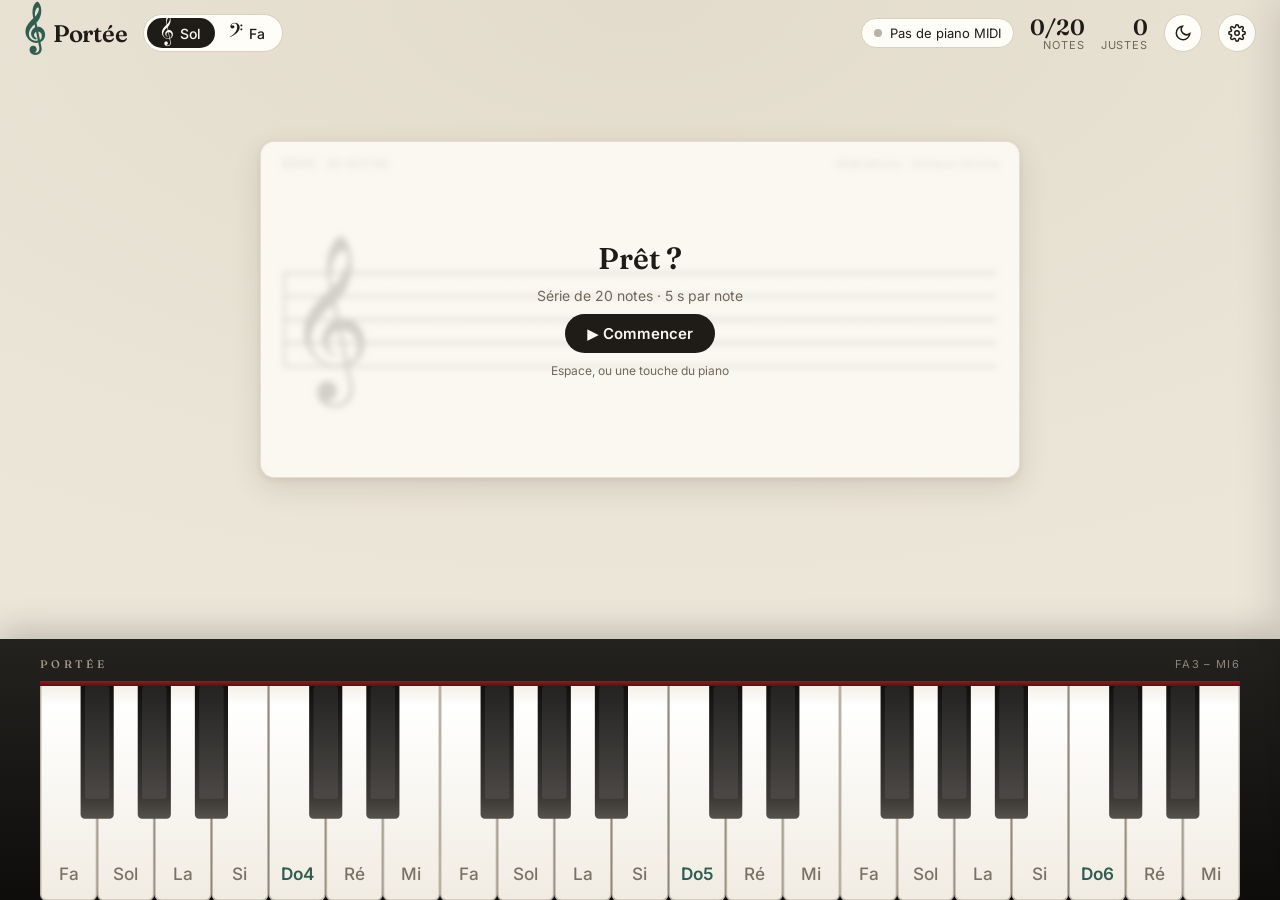
==== index.html @ e00e3d14 "Première version de Portée" ====
<!doctype html>
<html lang="fr">
<head>
<meta charset="utf-8">
<meta name="viewport" content="width=device-width, initial-scale=1, viewport-fit=cover">
<title>Portée</title>
<meta name="description" content="Entraînement à la lecture de notes, clé de sol et clé de fa, avec clavier et MIDI.">
<meta name="theme-color" content="#ece6d9">
<link rel="manifest" href="manifest.webmanifest">
<link rel="icon" href="icon.svg" type="image/svg+xml">
<link rel="preload" href="fonts/NotoMusic-music-4.woff2" as="font" type="font/woff2" crossorigin>
<link rel="stylesheet" href="css/fonts.css">
<link rel="stylesheet" href="css/style.css">
</head>
<body>

<header>
  <div class="brand"><span class="glyph">𝄞</span>Portée</div>
  <span class="seg" id="clefSeg">
    <button data-v="treble"><span class="g">𝄞</span>Sol</button>
    <button data-v="bass"><span class="g">𝄢</span>Fa</button>
  </span>
  <div class="spacer"></div>
  <span class="pill midi hide-sm" id="midiPill" hidden><span class="dot"></span><span class="txt"></span></span>
  <div class="stat"><span class="v" id="stat1v"></span><span class="l" id="stat1l"></span></div>
  <div class="stat"><span class="v" id="stat2v"></span><span class="l" id="stat2l"></span></div>
  <div class="lives" id="lives" title="Vies"></div>
  <button class="icon-btn" id="themeBtn" title="Thème clair / sombre" aria-label="Thème clair / sombre">
    <svg viewBox="0 0 24 24" fill="none" stroke="currentColor" stroke-width="2"><path d="M21 12.8A9 9 0 1 1 11.2 3a7 7 0 0 0 9.8 9.8z"/></svg>
  </button>
  <button class="icon-btn" id="gearBtn" title="Réglages" aria-label="Réglages">
    <svg viewBox="0 0 24 24" fill="none" stroke="currentColor" stroke-width="2"><circle cx="12" cy="12" r="3"/><path d="M19.4 15a1.7 1.7 0 0 0 .3 1.8l.1.1a2 2 0 1 1-2.8 2.8l-.1-.1a1.7 1.7 0 0 0-1.8-.3 1.7 1.7 0 0 0-1 1.5V21a2 2 0 1 1-4 0v-.1a1.7 1.7 0 0 0-1.1-1.5 1.7 1.7 0 0 0-1.8.3l-.1.1a2 2 0 1 1-2.8-2.8l.1-.1a1.7 1.7 0 0 0 .3-1.8 1.7 1.7 0 0 0-1.5-1H3a2 2 0 1 1 0-4h.1a1.7 1.7 0 0 0 1.5-1.1 1.7 1.7 0 0 0-.3-1.8l-.1-.1a2 2 0 1 1 2.8-2.8l.1.1a1.7 1.7 0 0 0 1.8.3H9a1.7 1.7 0 0 0 1-1.5V3a2 2 0 1 1 4 0v.1a1.7 1.7 0 0 0 1 1.5 1.7 1.7 0 0 0 1.8-.3l.1-.1a2 2 0 1 1 2.8 2.8l-.1.1a1.7 1.7 0 0 0-.3 1.8V9a1.7 1.7 0 0 0 1.5 1H21a2 2 0 1 1 0 4h-.1a1.7 1.7 0 0 0-1.5 1z"/></svg>
  </button>
</header>

<main>
  <div class="sheet">
    <div class="sheet-head"><span id="headMode"></span><span id="headTags"></span></div>
    <svg id="staff" aria-label="Portée"></svg>
    <div class="overlay" id="overlay"></div>
  </div>
  <div class="timer" id="timer"><i id="timerBar"></i></div>
  <div class="feedback" id="feedback" aria-live="polite"></div>
</main>

<section class="piano">
  <div class="piano-top"><span class="brandmark">PORTÉE</span><span id="rangeLbl"></span></div>
  <div class="keys-wrap" id="keysWrap">
    <div class="felt"></div>
    <svg class="keys" id="keys" aria-label="Clavier"></svg>
  </div>
</section>

<div class="scrim" id="scrim"></div>
<aside class="drawer" id="drawer" aria-label="Réglages">
  <h2>Réglages <button class="icon-btn" id="closeBtn" aria-label="Fermer">✕</button></h2>
  <div id="controls"></div>
  <div class="row"><div class="lbl">Entrée MIDI</div><div id="midiRow" class="hint-t"></div></div>
  <div class="row"><div class="lbl">Points faibles <span class="muted" id="statsClef"></span></div><div id="statsList"></div>
    <button class="link-btn" id="resetStats">Effacer les statistiques</button></div>
  <div class="row hint-t">Clavier d'ordinateur (mode 1 octave) : rangée du milieu pour les touches blanches, rangée du haut pour les noires. Espace : commencer.</div>
</aside>

<script type="module" src="js/main.js"></script>
</body>
</html>
---- css/fonts.css ----
/* Polices embarquées (Google Fonts, licence SIL OFL) : l'appli fonctionne hors ligne dès la première ouverture. */
/* latin-ext */
@font-face {
  font-family: 'Fraunces';
  font-style: normal;
  font-weight: 500;
  font-display: swap;
  src: url(../fonts/Fraunces-latin-ext-0.woff2) format('woff2');
  unicode-range: U+0100-02BA, U+02BD-02C5, U+02C7-02CC, U+02CE-02D7, U+02DD-02FF, U+0304, U+0308, U+0329, U+1D00-1DBF, U+1E00-1E9F, U+1EF2-1EFF, U+2020, U+20A0-20AB, U+20AD-20C4, U+2113, U+2C60-2C7F, U+A720-A7FF;
}
/* latin */
@font-face {
  font-family: 'Fraunces';
  font-style: normal;
  font-weight: 500;
  font-display: swap;
  src: url(../fonts/Fraunces-latin-1.woff2) format('woff2');
  unicode-range: U+0000-00FF, U+0131, U+0152-0153, U+02BB-02BC, U+02C6, U+02DA, U+02DC, U+0304, U+0308, U+0329, U+2000-206F, U+20AC, U+2122, U+2191, U+2193, U+2212, U+2215, U+FEFF, U+FFFD;
}
/* latin-ext */
@font-face {
  font-family: 'Fraunces';
  font-style: normal;
  font-weight: 600;
  font-display: swap;
  src: url(../fonts/Fraunces-latin-ext-0.woff2) format('woff2');
  unicode-range: U+0100-02BA, U+02BD-02C5, U+02C7-02CC, U+02CE-02D7, U+02DD-02FF, U+0304, U+0308, U+0329, U+1D00-1DBF, U+1E00-1E9F, U+1EF2-1EFF, U+2020, U+20A0-20AB, U+20AD-20C4, U+2113, U+2C60-2C7F, U+A720-A7FF;
}
/* latin */
@font-face {
  font-family: 'Fraunces';
  font-style: normal;
  font-weight: 600;
  font-display: swap;
  src: url(../fonts/Fraunces-latin-1.woff2) format('woff2');
  unicode-range: U+0000-00FF, U+0131, U+0152-0153, U+02BB-02BC, U+02C6, U+02DA, U+02DC, U+0304, U+0308, U+0329, U+2000-206F, U+20AC, U+2122, U+2191, U+2193, U+2212, U+2215, U+FEFF, U+FFFD;
}
/* latin-ext */
@font-face {
  font-family: 'Inter';
  font-style: normal;
  font-weight: 400;
  font-display: swap;
  src: url(../fonts/Inter-latin-ext-2.woff2) format('woff2');
  unicode-range: U+0100-02BA, U+02BD-02C5, U+02C7-02CC, U+02CE-02D7, U+02DD-02FF, U+0304, U+0308, U+0329, U+1D00-1DBF, U+1E00-1E9F, U+1EF2-1EFF, U+2020, U+20A0-20AB, U+20AD-20C4, U+2113, U+2C60-2C7F, U+A720-A7FF;
}
/* latin */
@font-face {
  font-family: 'Inter';
  font-style: normal;
  font-weight: 400;
  font-display: swap;
  src: url(../fonts/Inter-latin-3.woff2) format('woff2');
  unicode-range: U+0000-00FF, U+0131, U+0152-0153, U+02BB-02BC, U+02C6, U+02DA, U+02DC, U+0304, U+0308, U+0329, U+2000-206F, U+20AC, U+2122, U+2191, U+2193, U+2212, U+2215, U+FEFF, U+FFFD;
}
/* latin-ext */
@font-face {
  font-family: 'Inter';
  font-style: normal;
  font-weight: 500;
  font-display: swap;
  src: url(../fonts/Inter-latin-ext-2.woff2) format('woff2');
  unicode-range: U+0100-02BA, U+02BD-02C5, U+02C7-02CC, U+02CE-02D7, U+02DD-02FF, U+0304, U+0308, U+0329, U+1D00-1DBF, U+1E00-1E9F, U+1EF2-1EFF, U+2020, U+20A0-20AB, U+20AD-20C4, U+2113, U+2C60-2C7F, U+A720-A7FF;
}
/* latin */
@font-face {
  font-family: 'Inter';
  font-style: normal;
  font-weight: 500;
  font-display: swap;
  src: url(../fonts/Inter-latin-3.woff2) format('woff2');
  unicode-range: U+0000-00FF, U+0131, U+0152-0153, U+02BB-02BC, U+02C6, U+02DA, U+02DC, U+0304, U+0308, U+0329, U+2000-206F, U+20AC, U+2122, U+2191, U+2193, U+2212, U+2215, U+FEFF, U+FFFD;
}
/* latin-ext */
@font-face {
  font-family: 'Inter';
  font-style: normal;
  font-weight: 600;
  font-display: swap;
  src: url(../fonts/Inter-latin-ext-2.woff2) format('woff2');
  unicode-range: U+0100-02BA, U+02BD-02C5, U+02C7-02CC, U+02CE-02D7, U+02DD-02FF, U+0304, U+0308, U+0329, U+1D00-1DBF, U+1E00-1E9F, U+1EF2-1EFF, U+2020, U+20A0-20AB, U+20AD-20C4, U+2113, U+2C60-2C7F, U+A720-A7FF;
}
/* latin */
@font-face {
  font-family: 'Inter';
  font-style: normal;
  font-weight: 600;
  font-display: swap;
  src: url(../fonts/Inter-latin-3.woff2) format('woff2');
  unicode-range: U+0000-00FF, U+0131, U+0152-0153, U+02BB-02BC, U+02C6, U+02DA, U+02DC, U+0304, U+0308, U+0329, U+2000-206F, U+20AC, U+2122, U+2191, U+2193, U+2212, U+2215, U+FEFF, U+FFFD;
}
/* music */
@font-face {
  font-family: 'Noto Music';
  font-style: normal;
  font-weight: 400;
  font-display: swap;
  src: url(../fonts/NotoMusic-music-4.woff2) format('woff2');
  unicode-range: U+25CC, U+2669-266F, U+1D000-1D0F5, U+1D100-1D245;
}
---- css/style.css ----
:root {
  --bg: #ece6d9; --bg2: #e3dccc;
  --paper: #fbf8f1; --paper-edge: #e6dfcf;
  --ink: #1f1c18; --ink-soft: #6f675b; --line: #2a2622;
  --ui: #fffdf8; --ui-border: #d8d0bf; --ui-active: #1f1c18; --ui-active-text: #fbf8f1;
  --accent: #2f5d50;
  --ok: #2e8b57; --ok-soft: #bfe3cc; --bad: #c0392b; --bad-soft: #f2c4bd;
  --timer: #2f5d50; --timer-track: #e2dbcb;
  --lacquer1: #24221f; --lacquer2: #0e0d0c; --felt1: #8e1c22; --felt2: #5b0f14;
  --wk1: #ffffff; --wk2: #f1ece2; --wk-stroke: #b9b2a4; --wk-down: #e2dccf;
  --bk1: #3b3835; --bk2: #0f0e0d;
  --shadow: 0 10px 30px rgba(60, 45, 20, .12), 0 2px 6px rgba(60, 45, 20, .08);
  color-scheme: light;
}
:root[data-theme="dark"] {
  --bg: #141518; --bg2: #1a1b20;
  --paper: #1f2026; --paper-edge: #2c2d35;
  --ink: #ebe5d6; --ink-soft: #9b968a; --line: #d9d3c4;
  --ui: #23242b; --ui-border: #363843; --ui-active: #ebe5d6; --ui-active-text: #18191d;
  --accent: #7fb8a4;
  --ok: #4fc283; --ok-soft: #2c5b42; --bad: #ef6a5a; --bad-soft: #6b302b;
  --timer: #7fb8a4; --timer-track: #2c2d35;
  --shadow: 0 10px 30px rgba(0, 0, 0, .45), 0 2px 6px rgba(0, 0, 0, .3);
  color-scheme: dark;
}

* { box-sizing: border-box }
html, body { margin: 0; min-height: 100% }
body {
  background: radial-gradient(1200px 600px at 50% 0%, var(--bg2), var(--bg)) fixed, var(--bg);
  color: var(--ink); font-family: Inter, system-ui, sans-serif;
  display: grid; grid-template-rows: auto 1fr auto; grid-template-columns: minmax(0, 1fr); min-height: 100vh; min-height: 100dvh;
  transition: background .3s, color .3s;
  -webkit-tap-highlight-color: transparent;
}
button { font: inherit; color: inherit }
[hidden] { display: none !important }

/* ---------- barre du haut ---------- */
header { display: flex; align-items: center; gap: 16px; padding: 14px 24px; flex-wrap: wrap }
.brand { font-family: Fraunces, serif; font-weight: 600; font-size: 24px; letter-spacing: -.01em; display: flex; align-items: center; gap: 8px }
.brand .glyph { font-family: "Noto Music"; font-size: 30px; line-height: 1; color: var(--accent) }
.spacer { flex: 1 }
.seg { display: inline-flex; flex-wrap: wrap; background: var(--ui); border: 1px solid var(--ui-border); border-radius: 999px; padding: 3px }
.seg button { border: 0; background: none; padding: 6px 14px; border-radius: 999px; cursor: pointer; font-size: 14px; font-weight: 500; display: flex; align-items: center; gap: 6px; transition: background .2s, color .2s }
.seg button .g { font-family: "Noto Music"; font-size: 18px; line-height: 1 }
.seg button.on { background: var(--ui-active); color: var(--ui-active-text) }
.seg button:focus-visible, .icon-btn:focus-visible, .tg:focus-visible, .btn:focus-visible { outline: 2px solid var(--accent); outline-offset: 2px }
.pill { display: inline-flex; align-items: center; gap: 8px; background: var(--ui); border: 1px solid var(--ui-border); border-radius: 999px; padding: 6px 12px; font-size: 13px }
.dot { width: 8px; height: 8px; border-radius: 50%; background: var(--ink-soft); opacity: .5 }
.pill.on .dot, .dot.on { background: var(--ok); opacity: 1; box-shadow: 0 0 0 3px color-mix(in srgb, var(--ok) 25%, transparent) }
.stat { display: flex; flex-direction: column; align-items: flex-end; line-height: 1.1; min-width: 44px }
.stat .v { font-family: Fraunces, serif; font-size: 22px; font-weight: 600; font-variant-numeric: tabular-nums }
.stat .l { font-size: 11px; color: var(--ink-soft); text-transform: uppercase; letter-spacing: .08em }
.lives { display: flex; gap: 4px; font-size: 18px; color: var(--bad) }
.lives .off { opacity: .2; color: var(--ink) }
.lives .lost { animation: lost .5s }
@keyframes lost { 40% { transform: scale(1.6) } }
.icon-btn { width: 38px; height: 38px; border-radius: 50%; border: 1px solid var(--ui-border); background: var(--ui); cursor: pointer; display: grid; place-items: center; flex: none }
.icon-btn svg { width: 18px; height: 18px }

/* ---------- zone partition ---------- */
main { display: flex; flex-direction: column; align-items: center; justify-content: center; padding: 8px 24px 24px; gap: 18px }
.sheet {
  width: min(760px, 100%); background: var(--paper); border-radius: 14px; box-shadow: var(--shadow);
  border: 1px solid var(--paper-edge); position: relative; overflow: hidden;
}
.sheet::before {
  content: ""; position: absolute; inset: 0; pointer-events: none; opacity: .35; mix-blend-mode: multiply;
  background-image: url("data:image/svg+xml,%3Csvg xmlns='http://www.w3.org/2000/svg' width='160' height='160'%3E%3Cfilter id='n'%3E%3CfeTurbulence type='fractalNoise' baseFrequency='.9' numOctaves='2' stitchTiles='stitch'/%3E%3CfeColorMatrix values='0 0 0 0 .55 0 0 0 0 .5 0 0 0 0 .4 0 0 0 .18 0'/%3E%3C/filter%3E%3Crect width='100%25' height='100%25' filter='url(%23n)'/%3E%3C/svg%3E");
}
:root[data-theme="dark"] .sheet::before { opacity: .12; mix-blend-mode: screen }
.sheet-head { display: flex; justify-content: space-between; gap: 12px; padding: 14px 20px 0; font-size: 12px; color: var(--ink-soft); letter-spacing: .04em }
.sheet-head span:first-child { text-transform: uppercase }
.sheet svg { display: block; width: 100%; height: auto }
.staff line { stroke: var(--line); stroke-width: 1.3 }
.clef { font-family: "Noto Music"; fill: var(--ink) }
.note { fill: var(--ink); transition: fill .2s }
.note .hole { fill: var(--paper) }
.acc { font-family: "Noto Music"; fill: var(--ink); transition: fill .2s }
.ledger { stroke: var(--line); stroke-width: 1.6 }
.state-ok .note, .state-ok .acc { fill: var(--ok) }
.state-bad .note, .state-bad .acc { fill: var(--bad) }
#noteGroup { transform-box: fill-box; transform-origin: center }
#noteGroup.enter { animation: noteIn .22s ease-out }
.state-ok #noteGroup { animation: pop .45s cubic-bezier(.3, 1.6, .5, 1) }
.state-bad #noteGroup { animation: shake .4s }
@keyframes noteIn { from { opacity: 0; transform: translateX(16px) } }
@keyframes pop { 40% { transform: scale(1.25) } }
@keyframes shake { 20% { transform: translateX(-7px) } 40% { transform: translateX(6px) } 60% { transform: translateX(-4px) } 80% { transform: translateX(3px) } }

/* écran d'accueil / résumé, posé sur la partition */
.overlay {
  position: absolute; inset: 0; display: flex; flex-direction: column; align-items: center; justify-content: center; gap: 10px;
  background: color-mix(in srgb, var(--paper) 82%, transparent); backdrop-filter: blur(3px);
  text-align: center; padding: 20px; transition: opacity .25s;
}
.overlay.hide { opacity: 0; pointer-events: none }
.overlay h3 { font-family: Fraunces, serif; font-weight: 600; font-size: 30px; margin: 0 }
.overlay .big { font-family: Fraunces, serif; font-weight: 600; font-size: 54px; line-height: 1 }
.overlay .big small { font-size: 26px; color: var(--ink-soft) }
.overlay .meta { display: flex; gap: 22px; color: var(--ink-soft); font-size: 14px; flex-wrap: wrap; justify-content: center }
.overlay .meta b { color: var(--ink); font-weight: 600 }
.overlay .record { color: var(--accent); font-weight: 600 }
.overlay .chips { display: flex; gap: 6px; flex-wrap: wrap; justify-content: center; max-width: 520px }
.chip { font-size: 13px; padding: 3px 10px; border-radius: 99px; background: var(--bad-soft); color: var(--ink) }
.overlay .hint { font-size: 12px; color: var(--ink-soft) }
.btn {
  border: 0; border-radius: 999px; background: var(--ui-active); color: var(--ui-active-text);
  padding: 10px 22px; font-weight: 600; font-size: 15px; cursor: pointer; display: inline-flex; gap: 8px; align-items: center;
  transition: transform .1s;
}
.btn:active { transform: scale(.97) }

.timer { width: min(760px, 100%); height: 6px; background: var(--timer-track); border-radius: 99px; overflow: hidden; transition: opacity .3s }
.timer.off { opacity: 0 }
.timer i { display: block; height: 100%; background: var(--timer); border-radius: 99px; transform-origin: left; transition: background .3s }
.timer i.low { background: var(--bad) }

.feedback { min-height: 28px; font-family: Fraunces, serif; font-size: 20px; font-weight: 500; text-align: center }
.feedback .sub { font-family: Inter; font-size: 14px; color: var(--ink-soft); margin-left: 8px }
.feedback.ok { color: var(--ok) }
.feedback.bad { color: var(--bad) }

/* ---------- clavier ---------- */
.piano {
  background: linear-gradient(180deg, var(--lacquer1), var(--lacquer2));
  padding: 18px 24px 0; padding-bottom: env(safe-area-inset-bottom);
  box-shadow: 0 -10px 30px rgba(0, 0, 0, .18);
  display: flex; flex-direction: column; align-items: center; min-width: 0;
}
.piano-top { width: 100%; max-width: 1200px; display: flex; justify-content: space-between; color: #8d877b; font-size: 11px; letter-spacing: .12em; text-transform: uppercase; padding-bottom: 10px }
.piano-top .brandmark { font-family: Fraunces, serif; letter-spacing: .3em; color: #a39b8a }
.keys-wrap { width: 100%; min-width: 0; max-width: 1200px; overflow-x: auto; scrollbar-width: thin; scrollbar-color: #444 transparent }
.keys-wrap.simple { max-width: 760px }
.felt { height: 5px; background: linear-gradient(180deg, var(--felt1), var(--felt2)); position: sticky; left: 0; min-width: 100% }
.keys { display: block; width: 100%; height: auto; touch-action: none; user-select: none }
.wk { fill: url(#gWhite); stroke: var(--wk-stroke); stroke-width: 1; cursor: pointer; transition: fill .15s }
.bk { fill: url(#gBlack); cursor: pointer; transition: fill .15s }
.bk-shine { fill: rgba(255, 255, 255, .08); pointer-events: none }
.wk.down { fill: var(--wk-down) }
.bk.down { fill: #2b2926 }
.wk.ok { fill: var(--ok-soft) } .bk.ok { fill: var(--ok) }
.wk.bad { fill: var(--bad-soft) } .bk.bad { fill: var(--bad) }
.hint { animation: hint 1s ease-in-out infinite }
@keyframes hint { 50% { opacity: .55 } }
.klabel { font-size: 12px; fill: #7a7365; text-anchor: middle; font-family: Inter; font-weight: 500; pointer-events: none }
.klabel.c { fill: #2f5d50; font-weight: 600 }
.klabel.big { font-size: 17px }
.klabel.en { font-size: 10px; fill: #a39b8a; font-weight: 400 }
.klabel.big.en { font-size: 13px }
.blabel { font-size: 11px; fill: #cfc8b8; text-anchor: middle; font-family: Inter; pointer-events: none }
.blabel.sm { font-size: 9px }

/* ---------- panneau réglages ---------- */
.scrim { position: fixed; inset: 0; background: rgba(0, 0, 0, .25); opacity: 0; pointer-events: none; transition: opacity .3s; z-index: 9 }
.scrim.open { opacity: 1; pointer-events: auto }
.drawer {
  position: fixed; top: 0; right: 0; height: 100%; width: min(360px, 100%); background: var(--ui);
  border-left: 1px solid var(--ui-border); box-shadow: -20px 0 40px rgba(0, 0, 0, .15);
  transform: translateX(105%); transition: transform .3s cubic-bezier(.2, .8, .2, 1);
  padding: 22px; overflow: auto; z-index: 10;
}
.drawer.open { transform: none }
.drawer h2 { font-family: Fraunces, serif; font-weight: 600; margin: 0 0 18px; font-size: 22px; display: flex; justify-content: space-between; align-items: center }
.row { padding: 12px 0; border-top: 1px solid var(--ui-border) }
.row .lbl { font-size: 13px; font-weight: 600; margin-bottom: 8px }
.hint-t { font-size: 12px; color: var(--ink-soft); margin-top: 6px; line-height: 1.45 }
.muted { color: var(--ink-soft); font-weight: 400 }
.switch { display: flex; justify-content: space-between; align-items: center; gap: 12px }
.switch .lbl { margin: 0 }
.tg { width: 42px; height: 24px; border-radius: 99px; background: var(--ui-border); position: relative; cursor: pointer; border: 0; transition: background .2s; flex: none }
.tg::after { content: ""; position: absolute; top: 3px; left: 3px; width: 18px; height: 18px; border-radius: 50%; background: #fff; transition: transform .2s; box-shadow: 0 1px 3px rgba(0, 0, 0, .25) }
.tg.on { background: var(--accent) }
.tg.on::after { transform: translateX(18px) }
.statline { display: grid; grid-template-columns: 90px 1fr 40px; gap: 10px; align-items: center; font-size: 13px; padding: 3px 0 }
.statline .bar { height: 6px; background: var(--bad-soft); border-radius: 99px; overflow: hidden }
.statline .bar i { display: block; height: 100%; background: var(--ok); border-radius: 99px }
.statline .pct { text-align: right; color: var(--ink-soft); font-variant-numeric: tabular-nums }
.link-btn { background: none; border: 0; padding: 0; margin-top: 10px; color: var(--ink-soft); font-size: 12px; text-decoration: underline; cursor: pointer }

@media (max-width: 700px) {
  header { padding: 12px 16px; gap: 10px }
  .brand { font-size: 20px }
  main { padding: 8px 16px 16px; gap: 12px }
  .piano { padding: 12px 8px 0 }
  .hide-sm { display: none !important }
  .overlay .big { font-size: 40px }
}
@media (prefers-reduced-motion: reduce) {
  *, *::before, *::after { animation-duration: .01ms !important; transition-duration: .01ms !important }
}

/* clavier masqué (piano MIDI branché) : partition agrandie */
body.no-kb { grid-template-rows: auto 1fr }
body.no-kb .sheet, body.no-kb .timer { width: min(1000px, 100%) }
body.no-kb .feedback { font-size: 26px }
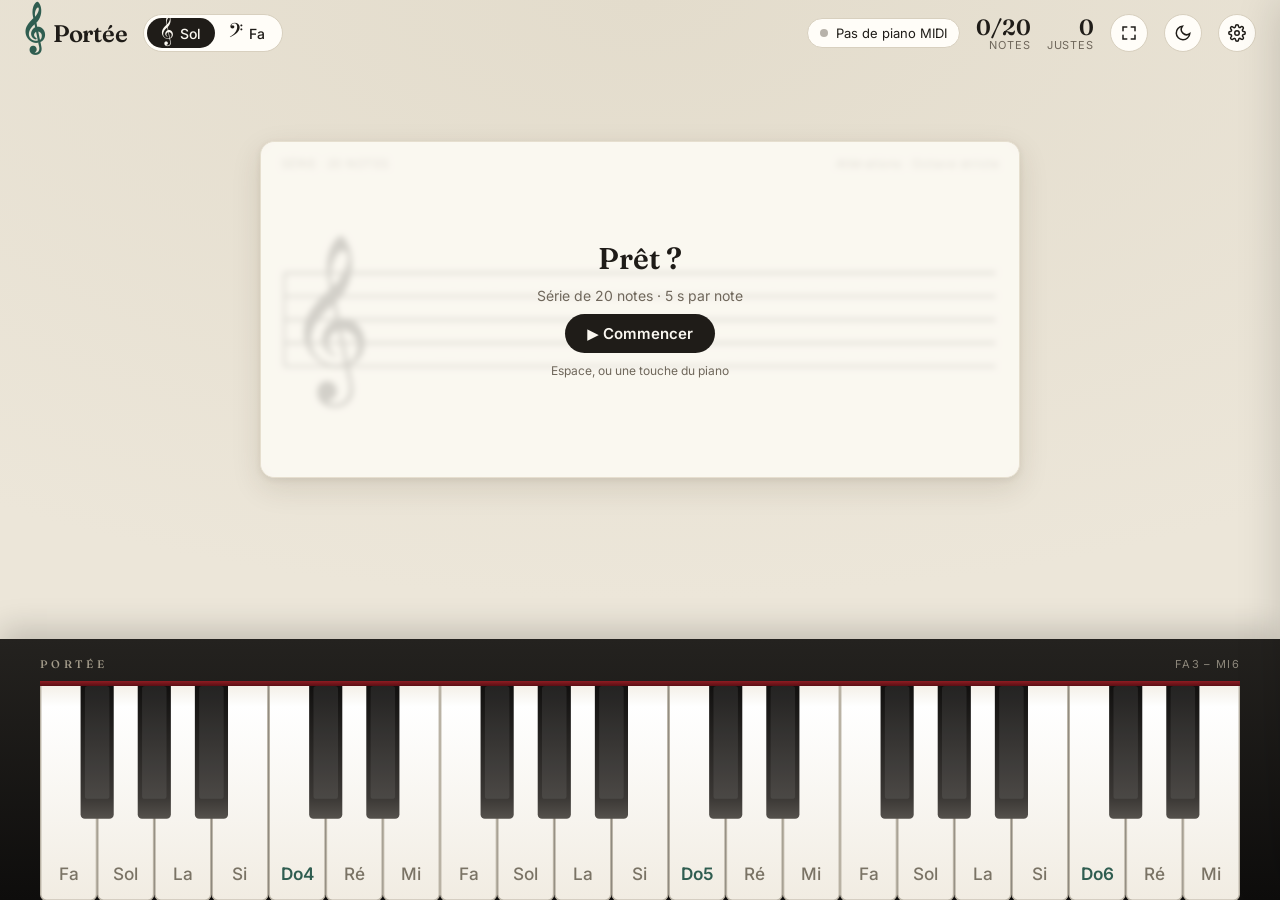
==== commit 6ae1d029: "Mode plein écran et résumé compact en paysage - Bouton plein écran (API Fullscreen) et manifeste en " ====
--- a/index.html
+++ b/index.html
@@ -25,6 +25,9 @@
   <div class="stat"><span class="v" id="stat1v"></span><span class="l" id="stat1l"></span></div>
   <div class="stat"><span class="v" id="stat2v"></span><span class="l" id="stat2l"></span></div>
   <div class="lives" id="lives" title="Vies"></div>
+  <button class="icon-btn" id="fsBtn" title="Plein écran" aria-label="Plein écran" hidden>
+    <svg viewBox="0 0 24 24" fill="none" stroke="currentColor" stroke-width="2" stroke-linecap="round"><path class="fs-on" d="M4 9V4h5M20 9V4h-5M4 15v5h5M20 15v5h-5"/><path class="fs-off" d="M9 4v5H4M15 4v5h5M9 20v-5H4M15 20v-5h5"/></svg>
+  </button>
   <button class="icon-btn" id="themeBtn" title="Thème clair / sombre" aria-label="Thème clair / sombre">
     <svg viewBox="0 0 24 24" fill="none" stroke="currentColor" stroke-width="2"><path d="M21 12.8A9 9 0 1 1 11.2 3a7 7 0 0 0 9.8 9.8z"/></svg>
   </button>
--- a/css/style.css
+++ b/css/style.css
@@ -94,6 +94,7 @@
   position: absolute; inset: 0; display: flex; flex-direction: column; align-items: center; justify-content: center; gap: 10px;
   background: color-mix(in srgb, var(--paper) 82%, transparent); backdrop-filter: blur(3px);
   text-align: center; padding: 20px; transition: opacity .25s;
+  justify-content: safe center; overflow: auto;
 }
 .overlay.hide { opacity: 0; pointer-events: none }
 .overlay h3 { font-family: Fraunces, serif; font-weight: 600; font-size: 30px; margin: 0 }
@@ -195,3 +196,44 @@
 body.no-kb { grid-template-rows: auto 1fr }
 body.no-kb .sheet, body.no-kb .timer { width: min(1000px, 100%) }
 body.no-kb .feedback { font-size: 26px }
+
+/* ---------- écrans bas (téléphone en paysage) ----------
+   Tout tient dans la hauteur de l'écran : le clavier garde sa taille,
+   la portée se contente de la place restante. */
+@media (max-height: 560px) {
+  body { height: 100vh; height: 100dvh; min-height: 0; overflow: hidden }
+  header { padding: 6px 16px; gap: 10px; flex-wrap: nowrap }
+  .brand { font-size: 18px }
+  .brand .glyph { font-size: 24px }
+  .seg button { padding: 4px 12px; font-size: 13px }
+  .icon-btn { width: 32px; height: 32px }
+  .stat .v { font-size: 18px }
+  .stat .l { font-size: 9px }
+  main { min-height: 0; padding: 2px 16px 6px; gap: 6px }
+  .sheet { flex: 1 1 0; min-height: 0; display: flex; flex-direction: column }
+  .sheet-head { display: none }
+  .sheet svg { flex: 1 1 0; min-height: 0; height: 100% }
+  /* résumé disposé en ligne : score, infos et bouton côte à côte, notes à revoir dessous */
+  .overlay { flex-direction: row; flex-wrap: wrap; align-content: safe center; column-gap: 18px; row-gap: 6px; padding: 8px }
+  .overlay .chips { flex-basis: 100%; order: 5 }
+  .overlay h3 { font-size: 22px }
+  .overlay .big { font-size: 32px }
+  .overlay .big small { font-size: 18px }
+  .overlay .meta { font-size: 12px; gap: 12px }
+  .overlay .hint { display: none }
+  .btn { padding: 7px 18px; font-size: 14px }
+  .feedback { min-height: 20px; font-size: 16px }
+  .feedback .sub { font-size: 12px }
+  .piano { padding-top: 6px }
+  .piano-top { display: none }
+  /* clavier plafonné à ~45 % de la hauteur : on réduit sa largeur plutôt que de le couper */
+  .keys-wrap { max-width: min(1200px, calc(45dvh * var(--kb-ratio, 6))) }
+  .keys-wrap.simple { max-width: min(760px, calc(45dvh * var(--kb-ratio, 6))) }
+  body.no-kb .feedback { font-size: 20px }
+}
+
+/* plein écran */
+#fsBtn .fs-off, body.is-fs #fsBtn .fs-on { display: none }
+body.is-fs #fsBtn .fs-off { display: inline }
+/* encoche / caméra en paysage : on garde le contenu hors de la zone masquée */
+body { padding-left: env(safe-area-inset-left); padding-right: env(safe-area-inset-right) }
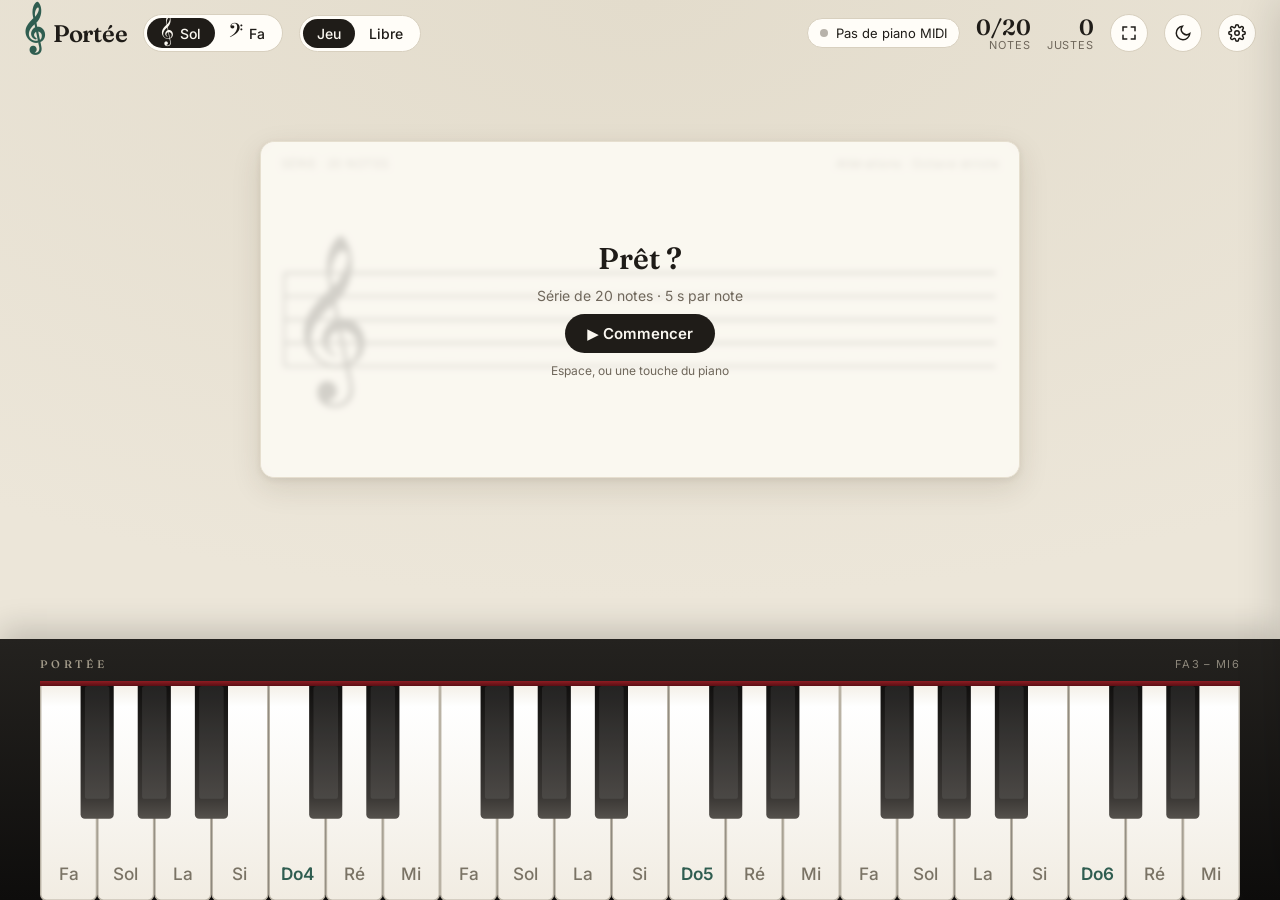
==== commit 6de16465: "Mode libre : la portée affiche les notes jouées ; libellé MIDI corrigé Co-Authored-By: Claude Opus 5" ====
--- a/index.html
+++ b/index.html
@@ -19,6 +19,10 @@
   <span class="seg" id="clefSeg">
     <button data-v="treble"><span class="g">𝄞</span>Sol</button>
     <button data-v="bass"><span class="g">𝄢</span>Fa</button>
+  </span>
+  <span class="seg" id="actSeg" title="Jeu : reconnaître les notes · Libre : la portée affiche ce que vous jouez">
+    <button data-v="game">Jeu</button>
+    <button data-v="free">Libre</button>
   </span>
   <div class="spacer"></div>
   <span class="pill midi hide-sm" id="midiPill" hidden><span class="dot"></span><span class="txt"></span></span>
--- a/css/style.css
+++ b/css/style.css
@@ -122,6 +122,7 @@
 .feedback .sub { font-family: Inter; font-size: 14px; color: var(--ink-soft); margin-left: 8px }
 .feedback.ok { color: var(--ok) }
 .feedback.bad { color: var(--bad) }
+.feedback.hint { font-family: Inter, sans-serif; font-size: 15px; font-weight: 400; color: var(--ink-soft) }
 
 /* ---------- clavier ---------- */
 .piano {
@@ -187,6 +188,13 @@
   .piano { padding: 12px 8px 0 }
   .hide-sm { display: none !important }
   .overlay .big { font-size: 40px }
+}
+/* Téléphone en portrait : sélecteurs sur la première ligne, scores et boutons sur la seconde */
+@media (max-width: 520px) {
+  .brand { font-size: 0; gap: 0 }
+  .spacer { flex-basis: 100%; height: 0 }
+  .pill + .stat { margin-left: auto }
+  .seg button { padding: 6px 12px }
 }
 @media (prefers-reduced-motion: reduce) {
   *, *::before, *::after { animation-duration: .01ms !important; transition-duration: .01ms !important }
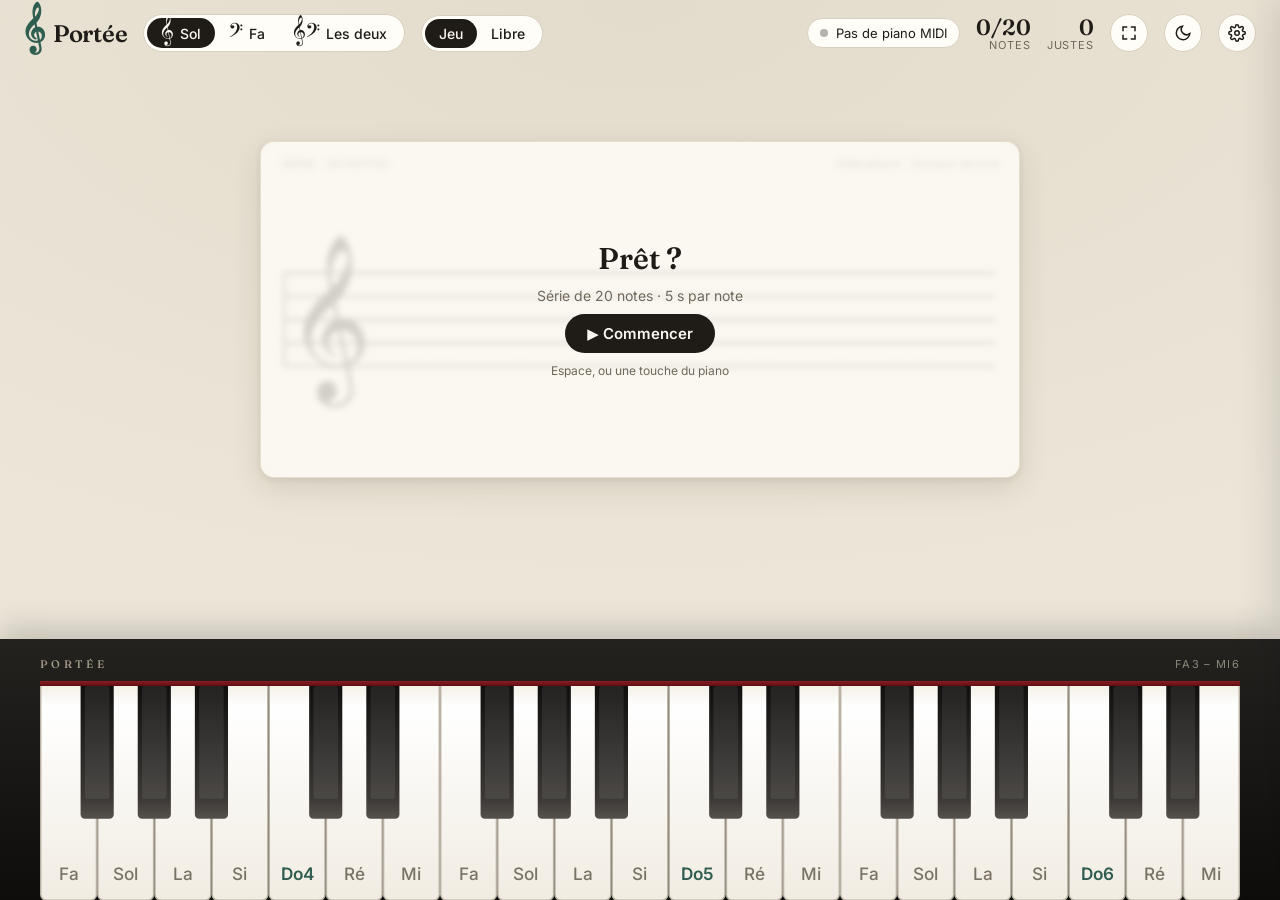
==== commit df11dbbe: "Jeu sur portée double (sol + fa) et nuances d'après la force de frappe Le choix de clé « Les deux » " ====
--- a/index.html
+++ b/index.html
@@ -17,14 +17,21 @@
 <header>
   <div class="brand"><span class="glyph">𝄞</span>Portée</div>
   <span class="seg" id="clefSeg">
-    <button data-v="treble"><span class="g">𝄞</span>Sol</button>
-    <button data-v="bass"><span class="g">𝄢</span>Fa</button>
+    <button data-v="treble"><span class="g">𝄞</span><span class="t">Sol</span></button>
+    <button data-v="bass"><span class="g">𝄢</span><span class="t">Fa</span></button>
+    <button data-v="both" title="Portée double : clé de sol et clé de fa"><span class="g">𝄞𝄢</span><span class="t">Les deux</span></button>
   </span>
   <span class="seg" id="actSeg" title="Jeu : reconnaître les notes · Libre : la portée affiche ce que vous jouez">
     <button data-v="game">Jeu</button>
     <button data-v="free">Libre</button>
   </span>
   <div class="spacer"></div>
+  <span class="pill metro-box" id="metroBox" hidden>
+    <button class="step" id="tempoDown" title="Ralentir" aria-label="Ralentir">−</button>
+    <button class="metro" id="metroBtn" aria-pressed="false"><span class="dot"></span><svg class="q" viewBox="0 0 10 20" aria-hidden="true"><ellipse cx="4.2" cy="16" rx="4" ry="2.9" transform="rotate(-22 4.2 16)"/><rect x="7.1" y="1" width="1.3" height="15"/></svg><span class="txt"></span></button>
+    <button class="step" id="tempoUp" title="Accélérer" aria-label="Accélérer">+</button>
+    <button class="metre" id="metreBtn" title="Mesure (appuyer pour changer)"></button>
+  </span>
   <span class="pill midi hide-sm" id="midiPill" hidden><span class="dot"></span><span class="txt"></span></span>
   <div class="stat"><span class="v" id="stat1v"></span><span class="l" id="stat1l"></span></div>
   <div class="stat"><span class="v" id="stat2v"></span><span class="l" id="stat2l"></span></div>
@@ -45,6 +52,7 @@
     <div class="sheet-head"><span id="headMode"></span><span id="headTags"></span></div>
     <svg id="staff" aria-label="Portée"></svg>
     <div class="overlay" id="overlay"></div>
+    <button class="sheet-btn" id="clearSeq" hidden title="Effacer la partition">Effacer</button>
   </div>
   <div class="timer" id="timer"><i id="timerBar"></i></div>
   <div class="feedback" id="feedback" aria-live="polite"></div>
--- a/css/style.css
+++ b/css/style.css
@@ -48,6 +48,20 @@
 .seg button:focus-visible, .icon-btn:focus-visible, .tg:focus-visible, .btn:focus-visible { outline: 2px solid var(--accent); outline-offset: 2px }
 .pill { display: inline-flex; align-items: center; gap: 8px; background: var(--ui); border: 1px solid var(--ui-border); border-radius: 999px; padding: 6px 12px; font-size: 13px }
 .dot { width: 8px; height: 8px; border-radius: 50%; background: var(--ink-soft); opacity: .5 }
+.metro-box { padding: 2px; gap: 0 }
+.metro-box button { border: 0; background: none; color: inherit; font: inherit; cursor: pointer; border-radius: 999px; display: inline-flex; align-items: center; justify-content: center }
+.metro-box button:focus-visible { outline: 2px solid var(--accent); outline-offset: 1px }
+.metro-box .step { width: 30px; height: 30px; font-size: 18px; line-height: 1; touch-action: manipulation; user-select: none; -webkit-user-select: none }
+.metro-box .step:hover { background: var(--ui-border) }
+.metro-box .metro { gap: 8px; padding: 4px 6px; font-size: 14px; font-variant-numeric: tabular-nums; min-width: 84px }
+.metro-box .metre { margin-left: 2px; padding: 0 10px; height: 30px; border-left: 1px solid var(--ui-border) !important; border-radius: 0 999px 999px 0; font-family: Fraunces, serif; font-weight: 600; font-size: 14px; font-variant-numeric: tabular-nums }
+.metro-box .metre:hover { background: var(--ui-border) }
+.metro .q { width: 9px; height: 18px; fill: currentColor; margin-right: -4px }
+.metro-box.on { border-color: var(--accent) }
+.metro-box.on .dot { background: var(--accent); opacity: 1 }
+.metro .dot.tick { animation: beat .18s ease-out }
+.metro .dot.tick.accent { animation-duration: .26s }
+@keyframes beat { 0% { transform: scale(2.1); box-shadow: 0 0 0 4px color-mix(in srgb, var(--accent) 35%, transparent) } 100% { transform: scale(1) } }
 .pill.on .dot, .dot.on { background: var(--ok); opacity: 1; box-shadow: 0 0 0 3px color-mix(in srgb, var(--ok) 25%, transparent) }
 .stat { display: flex; flex-direction: column; align-items: flex-end; line-height: 1.1; min-width: 44px }
 .stat .v { font-family: Fraunces, serif; font-size: 22px; font-weight: 600; font-variant-numeric: tabular-nums }
@@ -78,7 +92,21 @@
 .note { fill: var(--ink); transition: fill .2s }
 .note .hole { fill: var(--paper) }
 .acc { font-family: "Noto Music"; fill: var(--ink); transition: fill .2s }
+.chord-label { font-family: Fraunces, serif; font-size: 26px; font-weight: 600; fill: var(--accent) }
+.chord-label.small { font-size: 18px }
+.rest text { font-family: "Noto Music"; fill: var(--ink) }
+.rest circle { fill: var(--ink) }
+.seq .live .note, .seq .live .acc { fill: var(--accent) }
+.sheet-btn { position: absolute; right: 12px; bottom: 10px; z-index: 2; border: 1px solid var(--ui-border); background: var(--ui); color: var(--ink-soft); border-radius: 999px; padding: 4px 12px; font: inherit; font-size: 12px; cursor: pointer }
+.sheet-btn:hover { color: var(--ink) }
+.sheet-btn:focus-visible { outline: 2px solid var(--accent); outline-offset: 2px }
+.chord-label.interval { font-size: 19px; font-weight: 500; font-style: italic; fill: var(--ink-soft) }
 .ledger { stroke: var(--line); stroke-width: 1.6 }
+.system { stroke: var(--line); stroke-width: 1.3 }
+.brace { fill: var(--ink) }
+.note .held, .acc.held { opacity: .32 }
+.dyn { font-family: "Noto Music"; fill: var(--ink) }
+.seq .live .dyn { fill: var(--accent) }
 .state-ok .note, .state-ok .acc { fill: var(--ok) }
 .state-bad .note, .state-bad .acc { fill: var(--bad) }
 #noteGroup { transform-box: fill-box; transform-origin: center }
@@ -178,6 +206,7 @@
 .statline { display: grid; grid-template-columns: 90px 1fr 40px; gap: 10px; align-items: center; font-size: 13px; padding: 3px 0 }
 .statline .bar { height: 6px; background: var(--bad-soft); border-radius: 99px; overflow: hidden }
 .statline .bar i { display: block; height: 100%; background: var(--ok); border-radius: 99px }
+.statline .g { font-family: "Noto Music" }
 .statline .pct { text-align: right; color: var(--ink-soft); font-variant-numeric: tabular-nums }
 .link-btn { background: none; border: 0; padding: 0; margin-top: 10px; color: var(--ink-soft); font-size: 12px; text-decoration: underline; cursor: pointer }
 
@@ -195,6 +224,7 @@
   .spacer { flex-basis: 100%; height: 0 }
   .pill + .stat { margin-left: auto }
   .seg button { padding: 6px 12px }
+  #clefSeg .t { display: none } /* les clés seules suffisent sur petit écran */
 }
 @media (prefers-reduced-motion: reduce) {
   *, *::before, *::after { animation-duration: .01ms !important; transition-duration: .01ms !important }
